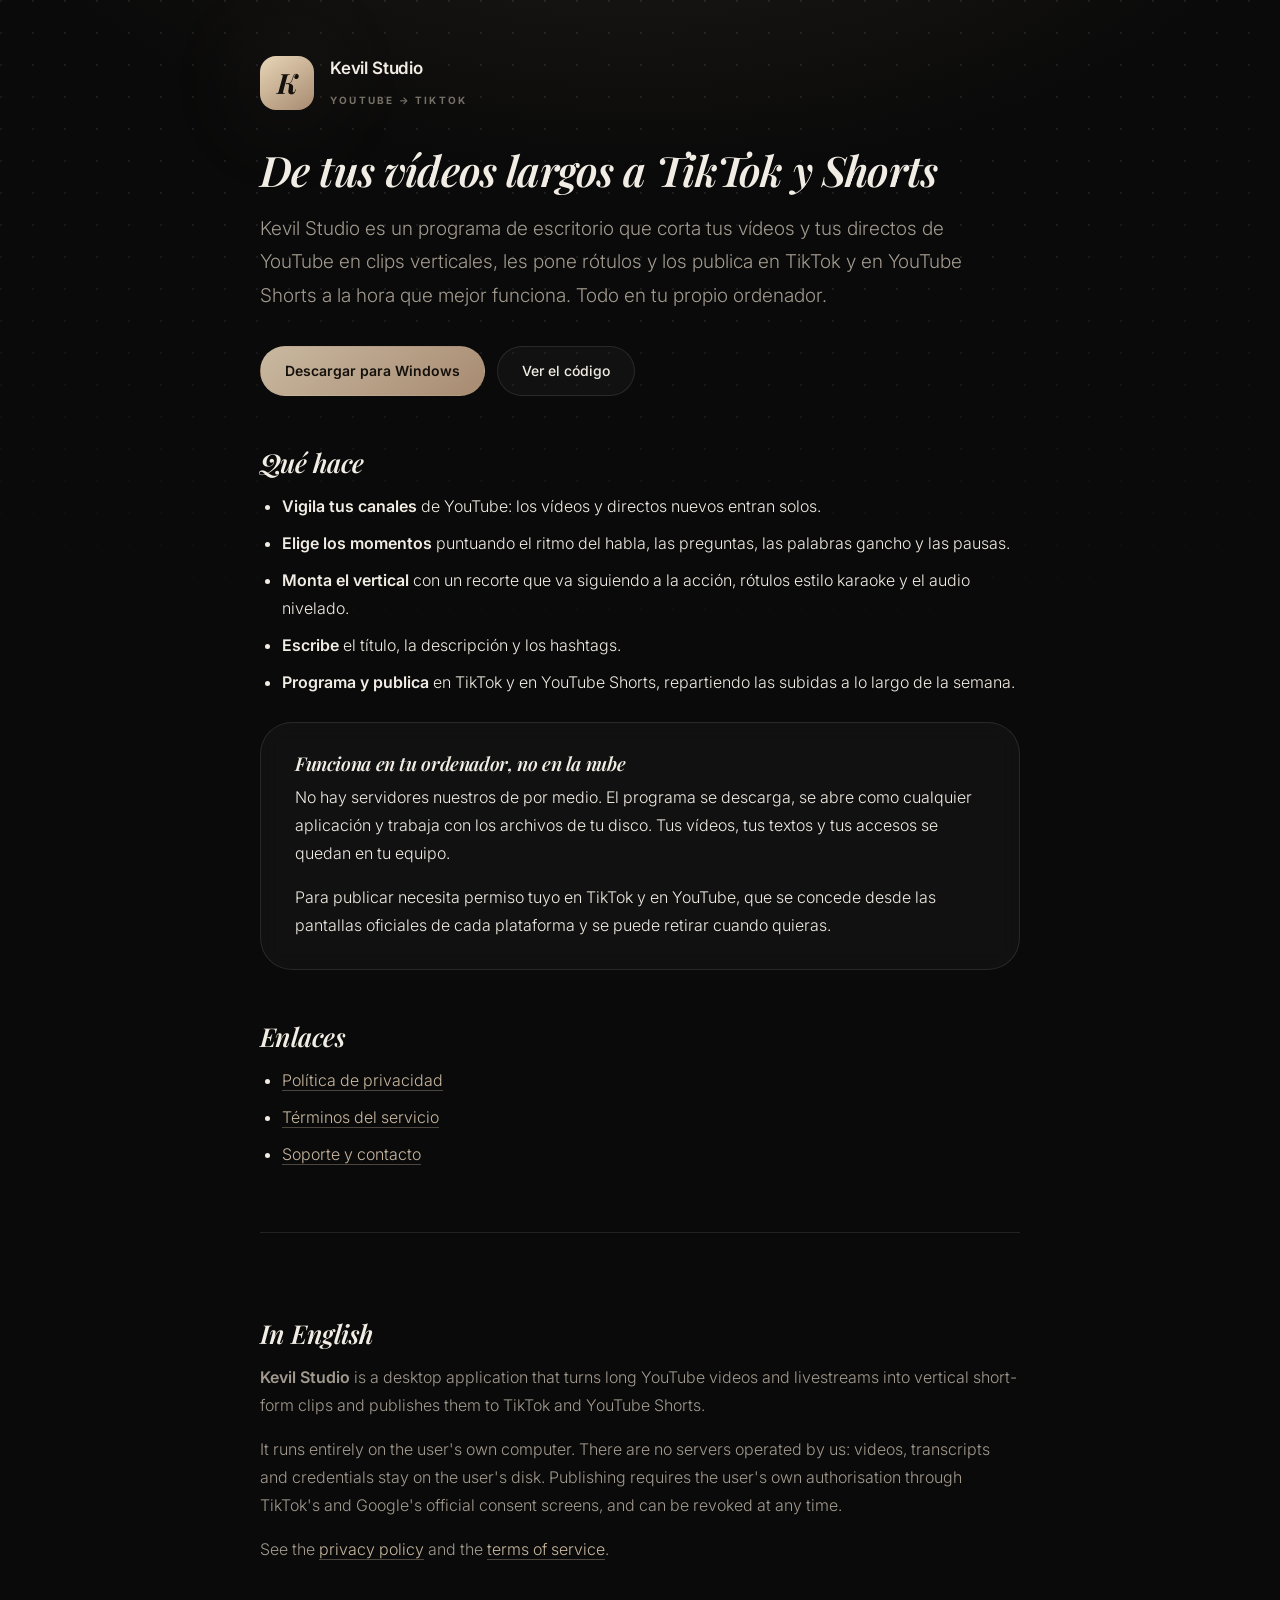
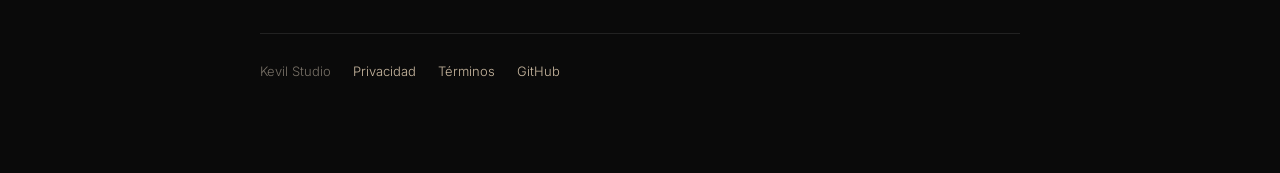
==== docs/index.html @ aae77179 "Web del proyecto: privacidad, terminos e icono para el alta en TikTok TikTok valida el formulario en" ====
<!doctype html>
<html lang="es">
<head>
<meta charset="utf-8">
<meta name="viewport" content="width=device-width, initial-scale=1">
<title>Kevil Studio — de tus vídeos largos a TikTok y Shorts</title>
<meta name="description" content="Programa de escritorio que corta tus vídeos y directos de YouTube en clips verticales y los publica en TikTok y en YouTube Shorts. Todo en tu propio ordenador.">
<link rel="icon" href="icono-1024.png" type="image/png">
<link rel="preconnect" href="https://fonts.googleapis.com">
<link rel="preconnect" href="https://fonts.gstatic.com" crossorigin>
<link href="https://fonts.googleapis.com/css2?family=Inter:wght@300;400;500;600&family=Playfair+Display:ital,wght@1,600&display=swap" rel="stylesheet">
<link rel="stylesheet" href="estilo.css">
</head>
<body>
<div class="hoja">

  <header class="marca">
    <div class="sello">K</div>
    <div>
      <strong>Kevil Studio</strong>
      <span>YouTube → TikTok</span>
    </div>
  </header>

  <h1>De tus vídeos largos a TikTok y&nbsp;Shorts</h1>
  <p class="entrada">
    Kevil Studio es un programa de escritorio que corta tus vídeos y tus directos
    de YouTube en clips verticales, les pone rótulos y los publica en TikTok y en
    YouTube Shorts a la hora que mejor funciona. Todo en tu propio ordenador.
  </p>

  <div class="botones">
    <a class="boton oro" href="https://github.com/MiguelVerdugo313/Proyecto-Kevil/releases/latest">Descargar para Windows</a>
    <a class="boton" href="https://github.com/MiguelVerdugo313/Proyecto-Kevil">Ver el código</a>
  </div>

  <h2>Qué hace</h2>
  <ul>
    <li><strong>Vigila tus canales</strong> de YouTube: los vídeos y directos nuevos entran solos.</li>
    <li><strong>Elige los momentos</strong> puntuando el ritmo del habla, las preguntas, las palabras gancho y las pausas.</li>
    <li><strong>Monta el vertical</strong> con un recorte que va siguiendo a la acción, rótulos estilo karaoke y el audio nivelado.</li>
    <li><strong>Escribe</strong> el título, la descripción y los hashtags.</li>
    <li><strong>Programa y publica</strong> en TikTok y en YouTube Shorts, repartiendo las subidas a lo largo de la semana.</li>
  </ul>

  <div class="tarjeta">
    <h3>Funciona en tu ordenador, no en la nube</h3>
    <p>
      No hay servidores nuestros de por medio. El programa se descarga, se abre
      como cualquier aplicación y trabaja con los archivos de tu disco. Tus
      vídeos, tus textos y tus accesos se quedan en tu equipo.
    </p>
    <p style="margin-bottom:0">
      Para publicar necesita permiso tuyo en TikTok y en YouTube, que se concede
      desde las pantallas oficiales de cada plataforma y se puede retirar cuando
      quieras.
    </p>
  </div>

  <h2>Enlaces</h2>
  <ul>
    <li><a href="privacidad.html">Política de privacidad</a></li>
    <li><a href="terminos.html">Términos del servicio</a></li>
    <li><a href="https://github.com/MiguelVerdugo313/Proyecto-Kevil/issues">Soporte y contacto</a></li>
  </ul>

  <section class="ingles">
    <h2>In English</h2>
    <p>
      <strong>Kevil Studio</strong> is a desktop application that turns long YouTube
      videos and livestreams into vertical short-form clips and publishes them to
      TikTok and YouTube Shorts.
    </p>
    <p>
      It runs entirely on the user's own computer. There are no servers operated by
      us: videos, transcripts and credentials stay on the user's disk. Publishing
      requires the user's own authorisation through TikTok's and Google's official
      consent screens, and can be revoked at any time.
    </p>
    <p style="margin-bottom:0">
      See the <a href="privacidad.html">privacy policy</a> and the
      <a href="terminos.html">terms of service</a>.
    </p>
  </section>

  <footer>
    <span>Kevil Studio</span>
    <a href="privacidad.html">Privacidad</a>
    <a href="terminos.html">Términos</a>
    <a href="https://github.com/MiguelVerdugo313/Proyecto-Kevil">GitHub</a>
  </footer>

</div>
</body>
</html>
---- docs/estilo.css ----
/* Kevil Studio — el mismo estilo que la aplicación: negro, puntos y oro. */

:root {
  --bg: #0a0a0a;
  --text: #f2ede4;
  --muted: #a29a8e;
  --muted-2: #777066;
  --line: rgba(255, 255, 255, .1);
  --glass: rgba(255, 255, 255, .03);
  --oro: #a78b71;
  --oro-claro: #c9b8a0;
  --oro-alto: #e8d5b7;
  --titulo: 'Playfair Display', Georgia, 'Times New Roman', serif;
  --texto: 'Inter', system-ui, -apple-system, 'Segoe UI', Roboto, sans-serif;
  color-scheme: dark;
}

* { box-sizing: border-box; }

body {
  margin: 0;
  padding: 0 20px 90px;
  background: radial-gradient(1100px 620px at 50% -12%, rgba(167, 139, 113, .16), transparent 62%), var(--bg);
  color: var(--text);
  font-family: var(--texto);
  font-size: 16px;
  font-weight: 300;
  line-height: 1.75;
  -webkit-font-smoothing: antialiased;
}

body::after {
  content: "";
  position: fixed;
  inset: 0;
  z-index: -1;
  pointer-events: none;
  background-image: radial-gradient(circle at 1px 1px, rgba(255, 255, 255, .08) 1px, transparent 0);
  background-size: 32px 32px;
  -webkit-mask-image: radial-gradient(ellipse 100% 78% at 50% 0%, #000 42%, transparent 100%);
  mask-image: radial-gradient(ellipse 100% 78% at 50% 0%, #000 42%, transparent 100%);
}

.hoja { max-width: 760px; margin: 0 auto; }

header.marca {
  display: flex;
  align-items: center;
  gap: 16px;
  padding: 54px 0 34px;
}
.sello {
  width: 54px; height: 54px; flex: none;
  display: grid; place-items: center;
  border-radius: 16px;
  background: linear-gradient(145deg, var(--oro-alto), var(--oro));
  color: #14100b;
  font-family: var(--titulo);
  font-style: italic;
  font-weight: 700;
  font-size: 28px;
  box-shadow: 0 0 100px rgba(167, 139, 113, .2);
}
.marca strong { font-size: 17px; font-weight: 600; display: block; letter-spacing: -.01em; }
.marca span {
  font-size: 10px; font-weight: 700; letter-spacing: .22em;
  text-transform: uppercase; color: var(--muted-2);
}

h1, h2, h3 {
  font-family: var(--titulo);
  font-style: italic;
  font-weight: 600;
  letter-spacing: -.02em;
  line-height: 1.15;
  margin: 0;
}
h1 { font-size: 42px; }
h2 { font-size: 26px; margin: 52px 0 14px; }
h3 { font-size: 19px; margin: 32px 0 8px; }
p { margin: 0 0 16px; }
.entrada { font-size: 19px; color: var(--muted); margin: 18px 0 34px; }

a { color: var(--oro-claro); text-decoration: none; border-bottom: 1px solid rgba(201, 184, 160, .35); }
a:hover { color: var(--oro-alto); border-bottom-color: var(--oro-alto); }

ul { padding-left: 22px; margin: 0 0 16px; }
li { margin-bottom: 9px; }
strong { font-weight: 600; }
code {
  font-family: ui-monospace, Consolas, monospace;
  font-size: .9em; color: var(--oro-claro);
  background: var(--glass); padding: 2px 6px; border-radius: 6px;
}

.tarjeta {
  background: var(--glass);
  border: 1px solid var(--line);
  border-radius: 32px;
  padding: 30px 34px;
  margin: 26px 0;
  -webkit-backdrop-filter: blur(10px);
  backdrop-filter: blur(10px);
}
.tarjeta h3:first-child { margin-top: 0; }

.botones { display: flex; flex-wrap: wrap; gap: 12px; margin: 30px 0 10px; }
.boton {
  display: inline-block;
  padding: 12px 24px;
  border-radius: 999px;
  border: 1px solid var(--line);
  background: var(--glass);
  color: var(--text);
  font-size: 14px; font-weight: 500;
  border-bottom: 1px solid var(--line);
}
.boton:hover { border-color: rgba(255, 255, 255, .2); color: var(--text); }
.boton.oro {
  background: linear-gradient(140deg, var(--oro-claro), var(--oro));
  color: #14100b; border-color: transparent; font-weight: 600;
}
.boton.oro:hover { background: linear-gradient(140deg, var(--oro-alto), var(--oro-claro)); color: #14100b; }

.ingles {
  margin-top: 64px;
  padding-top: 34px;
  border-top: 1px solid var(--line);
  color: var(--muted);
}
.ingles h2 { color: var(--text); }

footer {
  margin-top: 70px;
  padding-top: 26px;
  border-top: 1px solid var(--line);
  font-size: 13px;
  color: var(--muted-2);
  display: flex;
  flex-wrap: wrap;
  gap: 8px 22px;
}
footer a { border-bottom: 0; }

@media (max-width: 560px) {
  h1 { font-size: 32px; }
  .tarjeta { padding: 24px 22px; border-radius: 24px; }
}
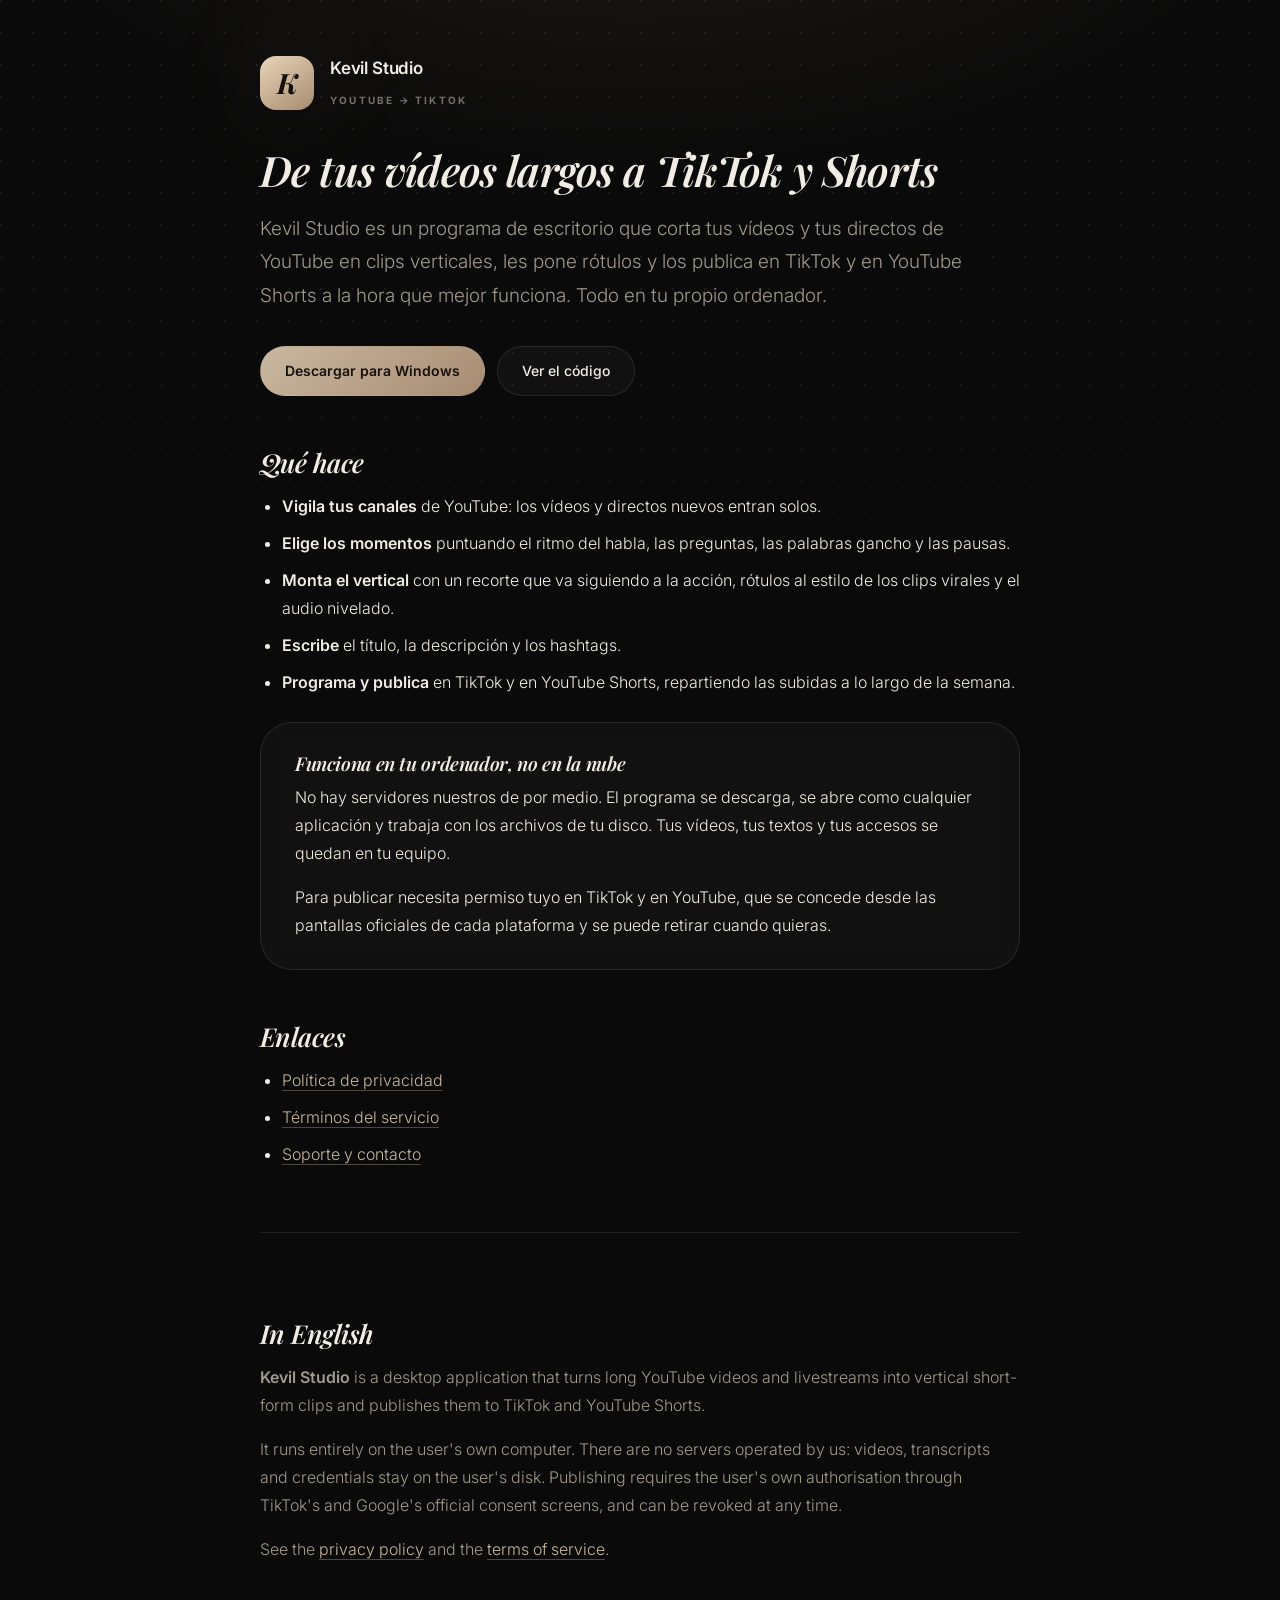
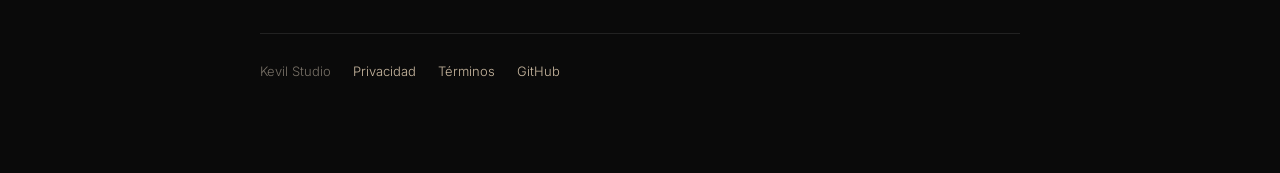
==== commit 0f079773: "Rótulos virales por defecto y varios clips por vídeo - Nuevo estilo de rótulos «viral» (el de por de" ====
--- a/docs/index.html
+++ b/docs/index.html
@@ -38,7 +38,7 @@
   <ul>
     <li><strong>Vigila tus canales</strong> de YouTube: los vídeos y directos nuevos entran solos.</li>
     <li><strong>Elige los momentos</strong> puntuando el ritmo del habla, las preguntas, las palabras gancho y las pausas.</li>
-    <li><strong>Monta el vertical</strong> con un recorte que va siguiendo a la acción, rótulos estilo karaoke y el audio nivelado.</li>
+    <li><strong>Monta el vertical</strong> con un recorte que va siguiendo a la acción, rótulos al estilo de los clips virales y el audio nivelado.</li>
     <li><strong>Escribe</strong> el título, la descripción y los hashtags.</li>
     <li><strong>Programa y publica</strong> en TikTok y en YouTube Shorts, repartiendo las subidas a lo largo de la semana.</li>
   </ul>
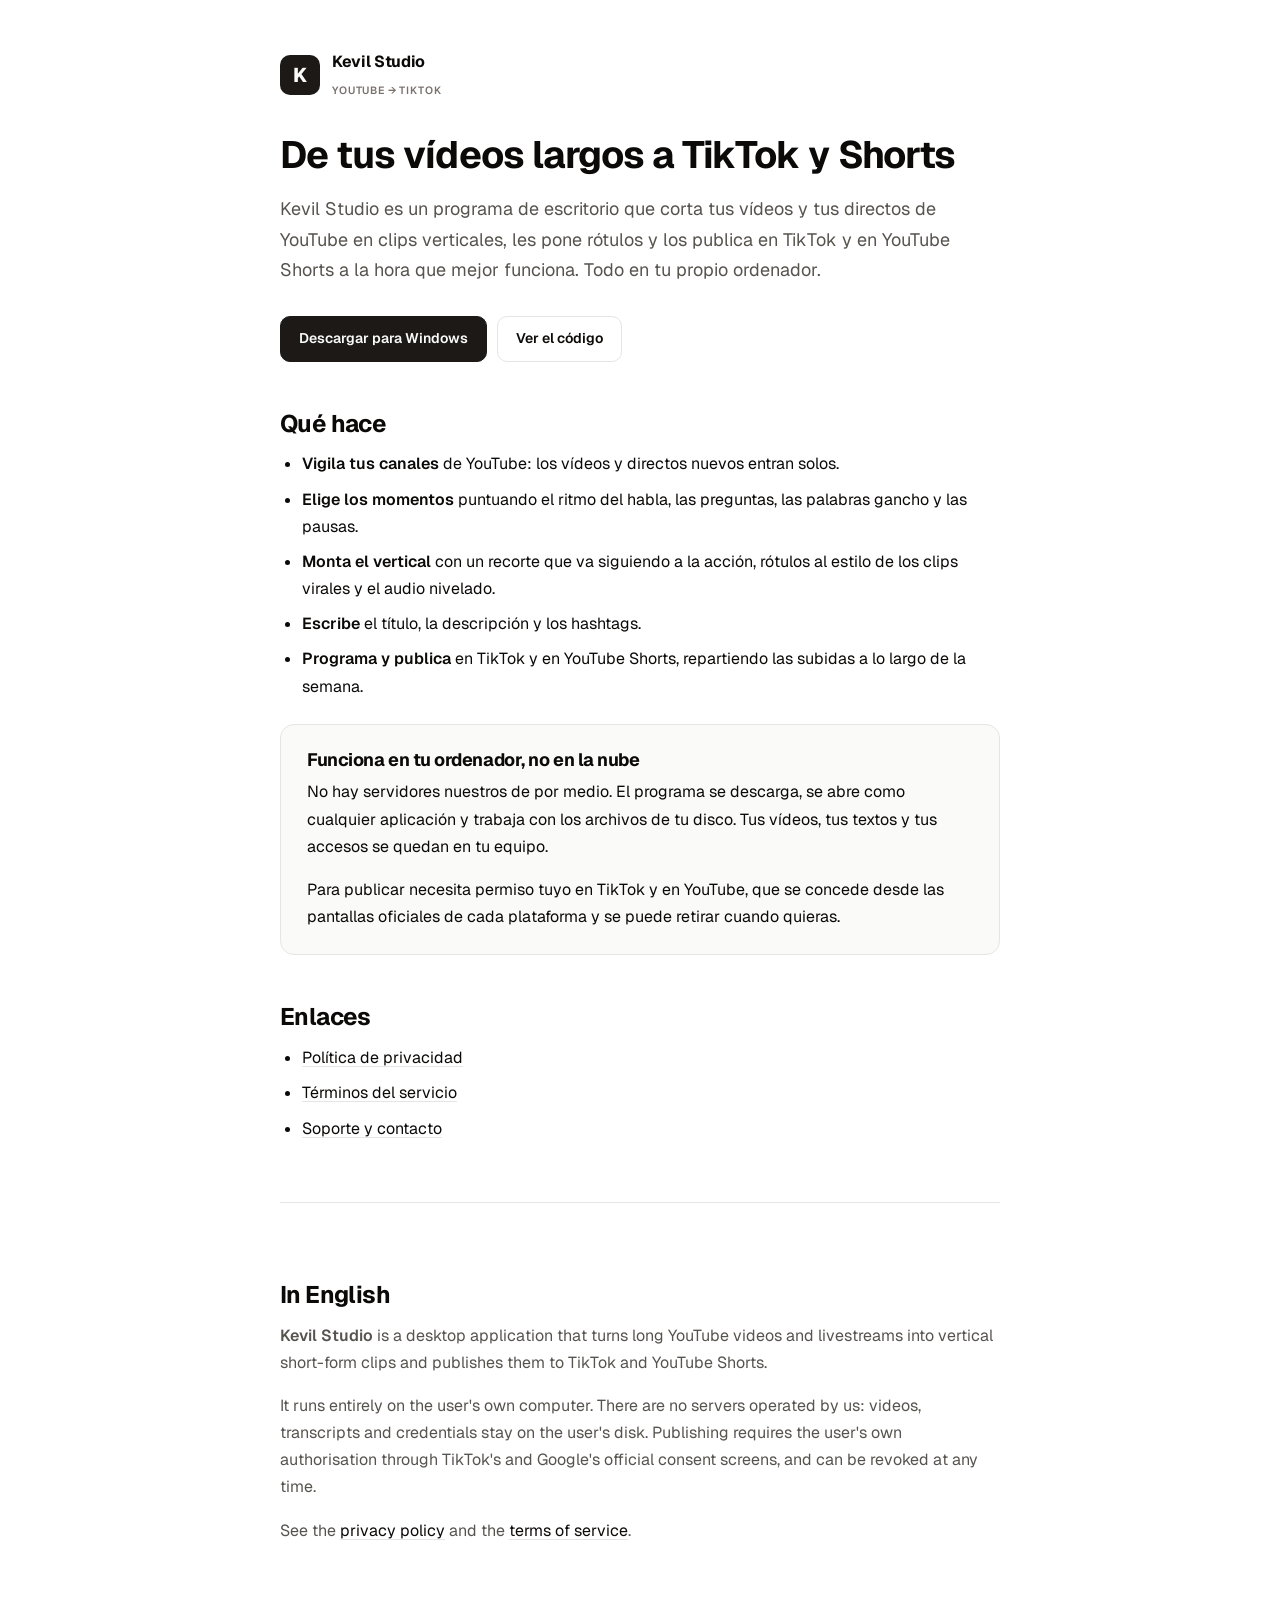
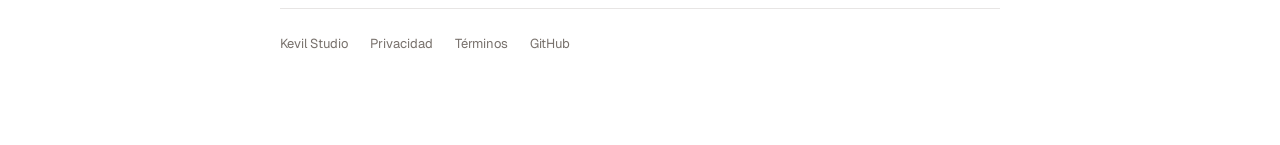
==== commit 6a8551b9: "1.9.2: pantallas de conexión nuevas y más fallos de uso real arreglados - La página de vuelta al con" ====
--- a/docs/index.html
+++ b/docs/index.html
@@ -8,7 +8,7 @@
 <link rel="icon" href="icono-1024.png" type="image/png">
 <link rel="preconnect" href="https://fonts.googleapis.com">
 <link rel="preconnect" href="https://fonts.gstatic.com" crossorigin>
-<link href="https://fonts.googleapis.com/css2?family=Inter:wght@300;400;500;600&family=Playfair+Display:ital,wght@1,600&display=swap" rel="stylesheet">
+<link href="https://fonts.googleapis.com/css2?family=Geist:wght@400;500;600;700;800&display=swap" rel="stylesheet">
 <link rel="stylesheet" href="estilo.css">
 </head>
 <body>
--- a/docs/estilo.css
+++ b/docs/estilo.css
@@ -1,18 +1,32 @@
-/* Kevil Studio — el mismo estilo que la aplicación: negro, puntos y oro. */
+/* Kevil Studio — el mismo estilo que la aplicación (1.9): neutro y plano,
+   gama «stone», letra Geist; claro u oscuro según tu sistema. */
 
 :root {
-  --bg: #0a0a0a;
-  --text: #f2ede4;
-  --muted: #a29a8e;
-  --muted-2: #777066;
-  --line: rgba(255, 255, 255, .1);
-  --glass: rgba(255, 255, 255, .03);
-  --oro: #a78b71;
-  --oro-claro: #c9b8a0;
-  --oro-alto: #e8d5b7;
-  --titulo: 'Playfair Display', Georgia, 'Times New Roman', serif;
-  --texto: 'Inter', system-ui, -apple-system, 'Segoe UI', Roboto, sans-serif;
-  color-scheme: dark;
+  --bg: #FFFFFF;
+  --card: #FAFAF9;
+  --text: #0C0A09;
+  --muted: #57534E;
+  --muted-2: #78716C;
+  --line: #E7E5E4;
+  --accent: #1C1917;
+  --accent-ink: #FAFAF9;
+  --code: #F5F5F4;
+  --texto: 'Geist', 'Inter', system-ui, -apple-system, 'Segoe UI', Roboto, sans-serif;
+  color-scheme: light;
+}
+@media (prefers-color-scheme: dark) {
+  :root {
+    --bg: #0C0A09;
+    --card: #1C1917;
+    --text: #FAFAF9;
+    --muted: #A8A29E;
+    --muted-2: #78716C;
+    --line: rgba(255, 255, 255, .1);
+    --accent: #E7E5E4;
+    --accent-ink: #1C1917;
+    --code: #292524;
+    color-scheme: dark;
+  }
 }
 
 * { box-sizing: border-box; }
@@ -20,119 +34,96 @@
 body {
   margin: 0;
   padding: 0 20px 90px;
-  background: radial-gradient(1100px 620px at 50% -12%, rgba(167, 139, 113, .16), transparent 62%), var(--bg);
+  background: var(--bg);
   color: var(--text);
   font-family: var(--texto);
   font-size: 16px;
-  font-weight: 300;
-  line-height: 1.75;
+  line-height: 1.7;
   -webkit-font-smoothing: antialiased;
 }
 
-body::after {
-  content: "";
-  position: fixed;
-  inset: 0;
-  z-index: -1;
-  pointer-events: none;
-  background-image: radial-gradient(circle at 1px 1px, rgba(255, 255, 255, .08) 1px, transparent 0);
-  background-size: 32px 32px;
-  -webkit-mask-image: radial-gradient(ellipse 100% 78% at 50% 0%, #000 42%, transparent 100%);
-  mask-image: radial-gradient(ellipse 100% 78% at 50% 0%, #000 42%, transparent 100%);
-}
-
-.hoja { max-width: 760px; margin: 0 auto; }
+.hoja { max-width: 720px; margin: 0 auto; }
 
 header.marca {
   display: flex;
   align-items: center;
-  gap: 16px;
-  padding: 54px 0 34px;
+  gap: 12px;
+  padding: 48px 0 30px;
 }
 .sello {
-  width: 54px; height: 54px; flex: none;
+  width: 40px; height: 40px; flex: none;
   display: grid; place-items: center;
-  border-radius: 16px;
-  background: linear-gradient(145deg, var(--oro-alto), var(--oro));
-  color: #14100b;
-  font-family: var(--titulo);
-  font-style: italic;
-  font-weight: 700;
-  font-size: 28px;
-  box-shadow: 0 0 100px rgba(167, 139, 113, .2);
+  border-radius: 10px;
+  background: var(--accent);
+  color: var(--accent-ink);
+  font-weight: 800;
+  font-size: 20px;
 }
-.marca strong { font-size: 17px; font-weight: 600; display: block; letter-spacing: -.01em; }
+.marca strong { font-size: 16px; font-weight: 700; display: block; letter-spacing: -.02em; }
 .marca span {
-  font-size: 10px; font-weight: 700; letter-spacing: .22em;
+  font-size: 10.5px; font-weight: 600; letter-spacing: .08em;
   text-transform: uppercase; color: var(--muted-2);
 }
 
 h1, h2, h3 {
-  font-family: var(--titulo);
-  font-style: italic;
-  font-weight: 600;
-  letter-spacing: -.02em;
-  line-height: 1.15;
+  font-weight: 700;
+  letter-spacing: -.025em;
+  line-height: 1.2;
   margin: 0;
 }
-h1 { font-size: 42px; }
-h2 { font-size: 26px; margin: 52px 0 14px; }
-h3 { font-size: 19px; margin: 32px 0 8px; }
+h1 { font-size: 38px; }
+h2 { font-size: 24px; margin: 48px 0 12px; }
+h3 { font-size: 18px; margin: 28px 0 8px; }
 p { margin: 0 0 16px; }
-.entrada { font-size: 19px; color: var(--muted); margin: 18px 0 34px; }
+.entrada { font-size: 18px; color: var(--muted); margin: 16px 0 30px; }
 
-a { color: var(--oro-claro); text-decoration: none; border-bottom: 1px solid rgba(201, 184, 160, .35); }
-a:hover { color: var(--oro-alto); border-bottom-color: var(--oro-alto); }
+a { color: var(--text); text-decoration: underline; text-underline-offset: 3px; text-decoration-color: var(--line); }
+a:hover { text-decoration-color: var(--muted-2); }
 
 ul { padding-left: 22px; margin: 0 0 16px; }
-li { margin-bottom: 9px; }
+li { margin-bottom: 8px; }
 strong { font-weight: 600; }
 code {
-  font-family: ui-monospace, Consolas, monospace;
-  font-size: .9em; color: var(--oro-claro);
-  background: var(--glass); padding: 2px 6px; border-radius: 6px;
+  font-family: ui-monospace, 'Geist Mono', Consolas, monospace;
+  font-size: .88em;
+  background: var(--code); padding: 2px 6px; border-radius: 6px;
 }
 
 .tarjeta {
-  background: var(--glass);
+  background: var(--card);
   border: 1px solid var(--line);
-  border-radius: 32px;
-  padding: 30px 34px;
-  margin: 26px 0;
-  -webkit-backdrop-filter: blur(10px);
-  backdrop-filter: blur(10px);
+  border-radius: 14px;
+  padding: 24px 26px;
+  margin: 24px 0;
 }
 .tarjeta h3:first-child { margin-top: 0; }
 
-.botones { display: flex; flex-wrap: wrap; gap: 12px; margin: 30px 0 10px; }
+.botones { display: flex; flex-wrap: wrap; gap: 10px; margin: 28px 0 10px; }
 .boton {
   display: inline-block;
-  padding: 12px 24px;
-  border-radius: 999px;
+  padding: 10px 18px;
+  border-radius: 10px;
   border: 1px solid var(--line);
-  background: var(--glass);
+  background: var(--bg);
   color: var(--text);
-  font-size: 14px; font-weight: 500;
-  border-bottom: 1px solid var(--line);
+  font-size: 14px; font-weight: 600;
+  text-decoration: none;
 }
-.boton:hover { border-color: rgba(255, 255, 255, .2); color: var(--text); }
-.boton.oro {
-  background: linear-gradient(140deg, var(--oro-claro), var(--oro));
-  color: #14100b; border-color: transparent; font-weight: 600;
-}
-.boton.oro:hover { background: linear-gradient(140deg, var(--oro-alto), var(--oro-claro)); color: #14100b; }
+.boton:hover { background: var(--card); }
+.boton.oro { background: var(--accent); color: var(--accent-ink); border-color: var(--accent); }
+.boton.oro:hover { opacity: .9; background: var(--accent); }
 
 .ingles {
-  margin-top: 64px;
-  padding-top: 34px;
+  margin-top: 60px;
+  padding-top: 30px;
   border-top: 1px solid var(--line);
   color: var(--muted);
 }
 .ingles h2 { color: var(--text); }
 
 footer {
-  margin-top: 70px;
-  padding-top: 26px;
+  margin-top: 64px;
+  padding-top: 24px;
   border-top: 1px solid var(--line);
   font-size: 13px;
   color: var(--muted-2);
@@ -140,9 +131,9 @@
   flex-wrap: wrap;
   gap: 8px 22px;
 }
-footer a { border-bottom: 0; }
+footer a { text-decoration: none; color: var(--muted-2); }
 
 @media (max-width: 560px) {
-  h1 { font-size: 32px; }
-  .tarjeta { padding: 24px 22px; border-radius: 24px; }
+  h1 { font-size: 30px; }
+  .tarjeta { padding: 20px 18px; }
 }
